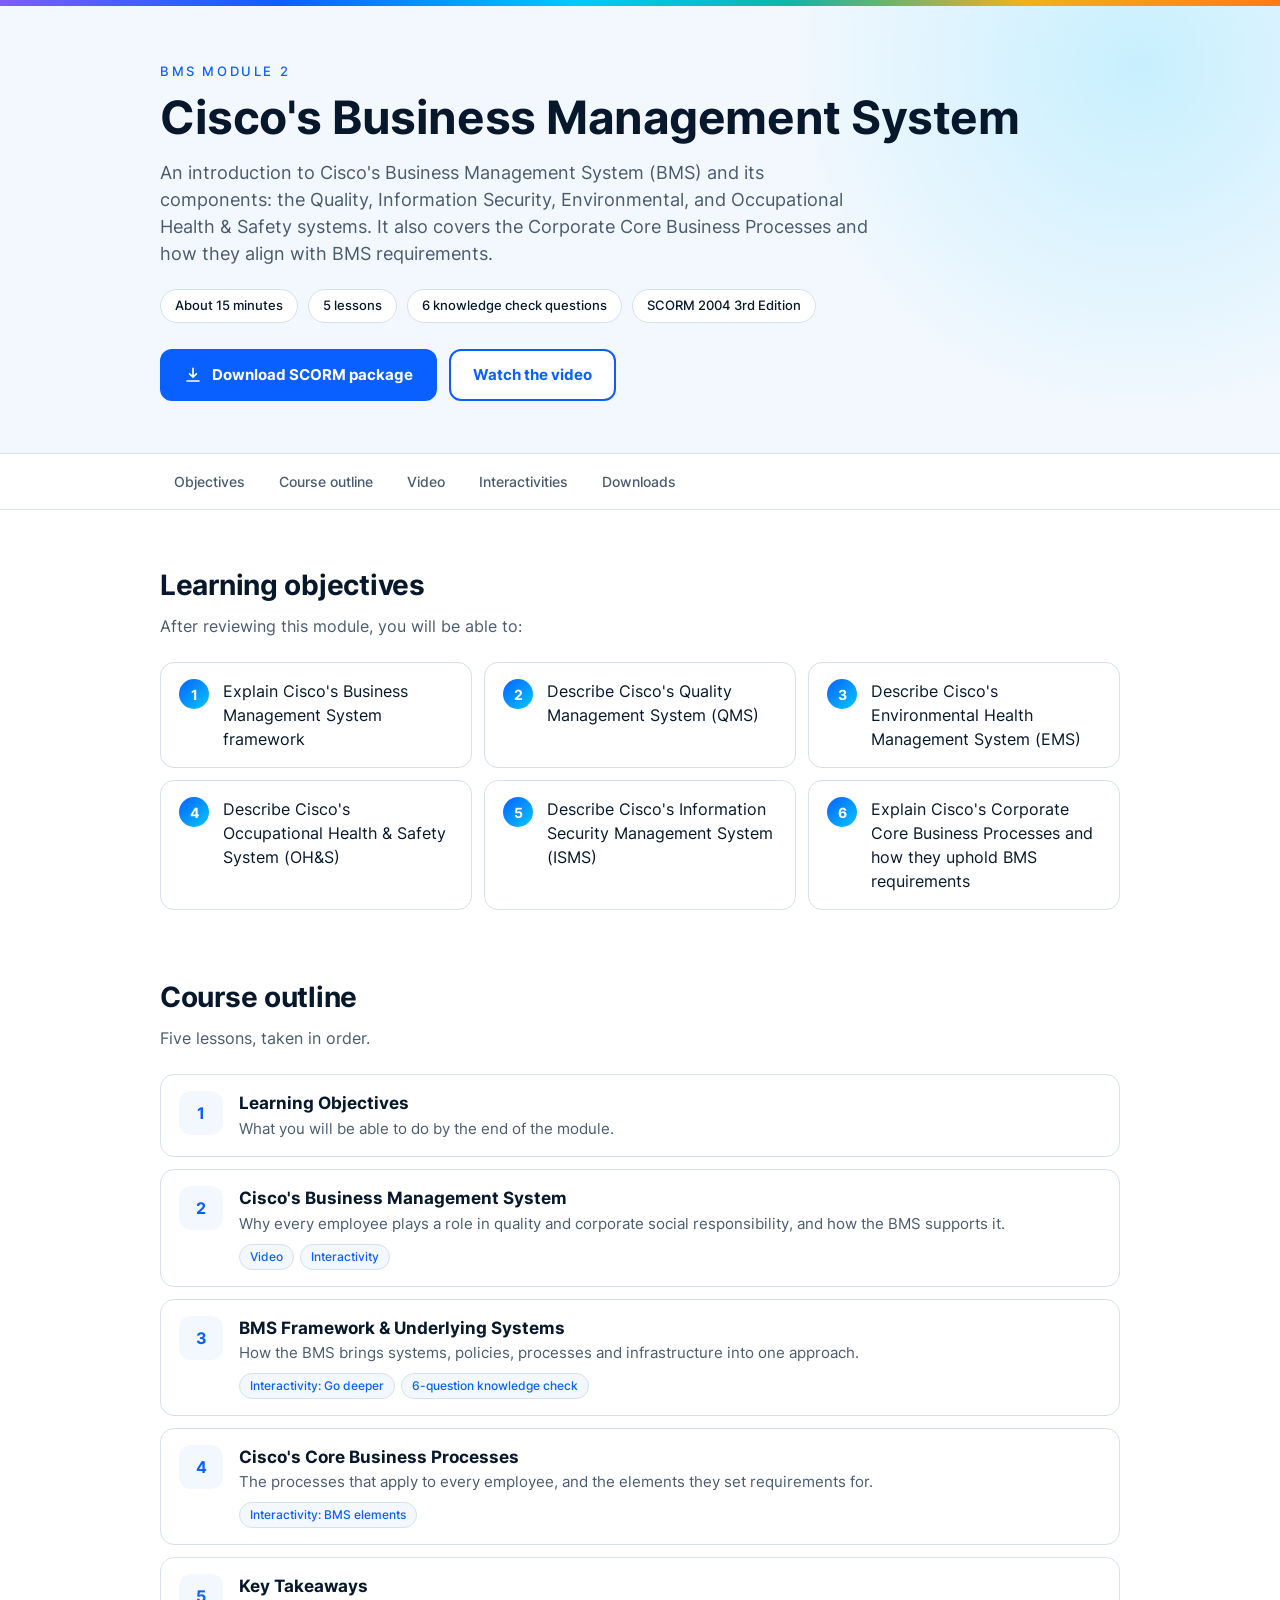
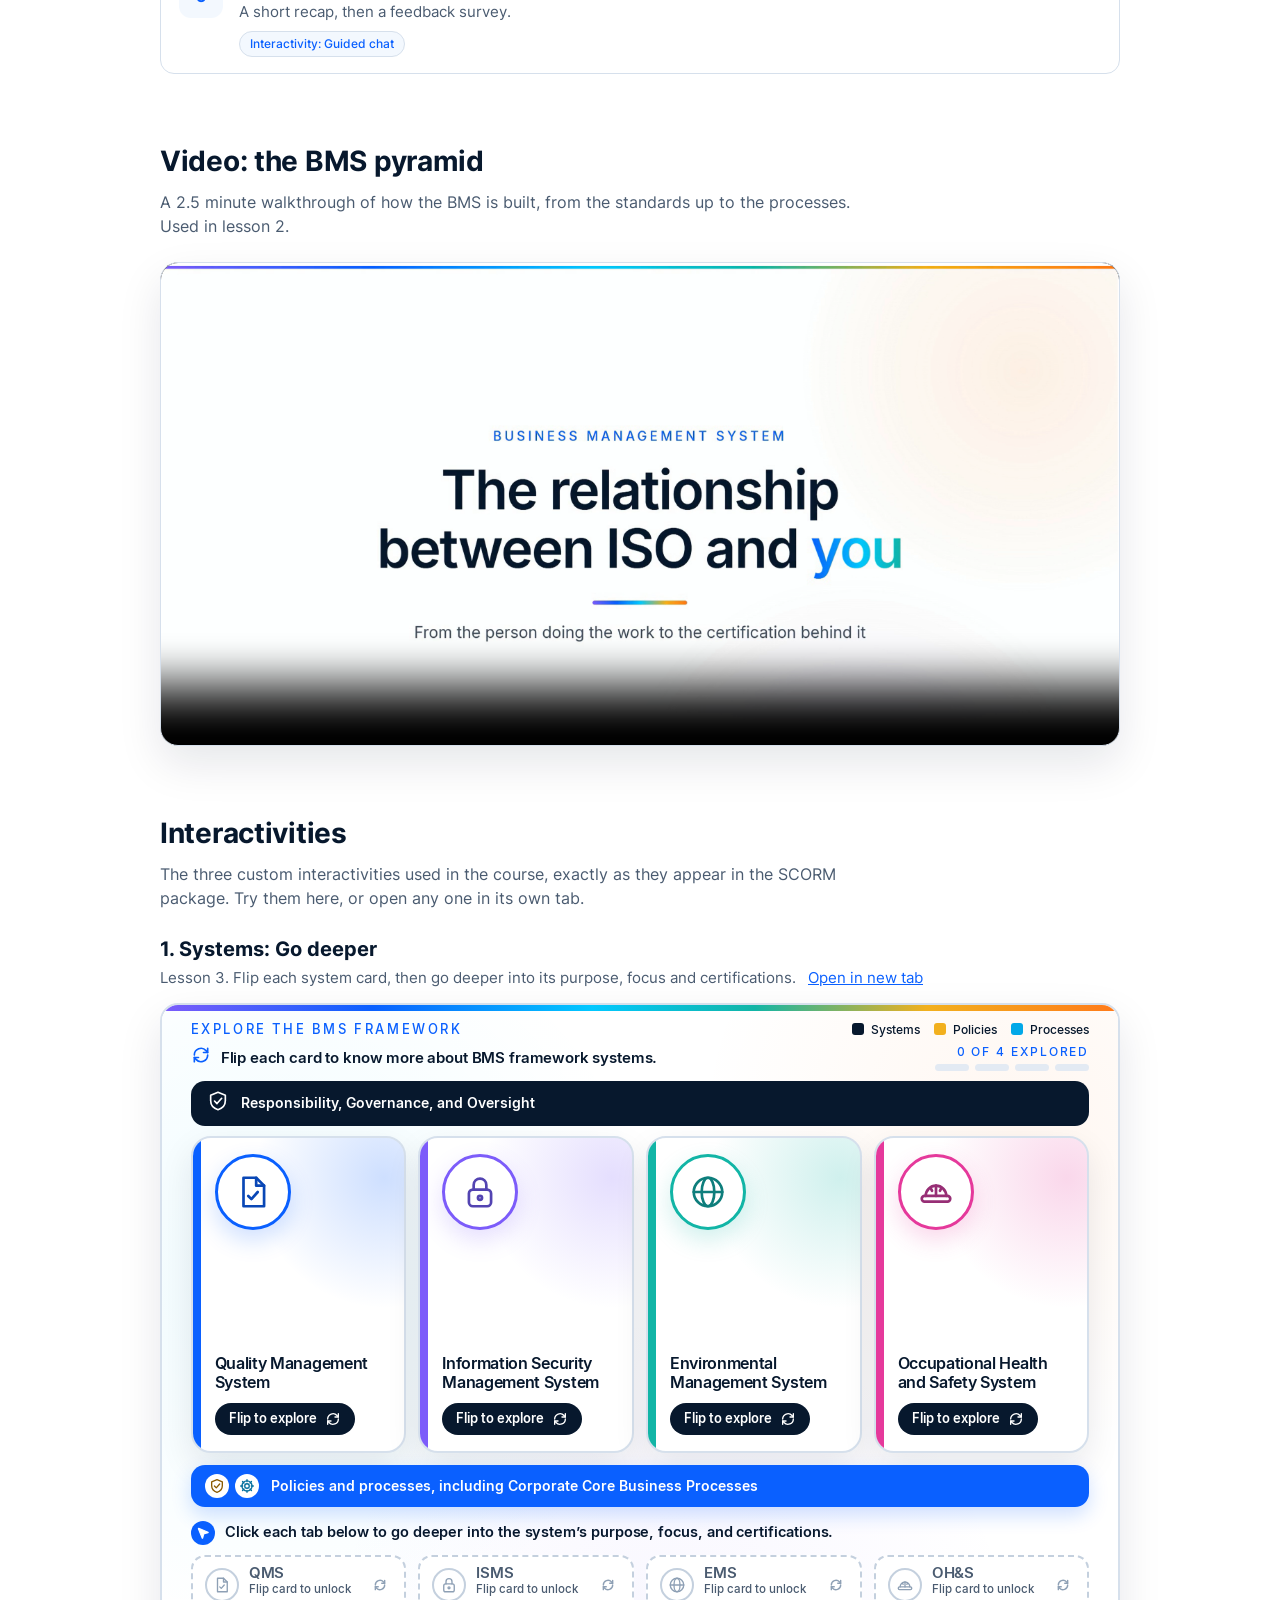
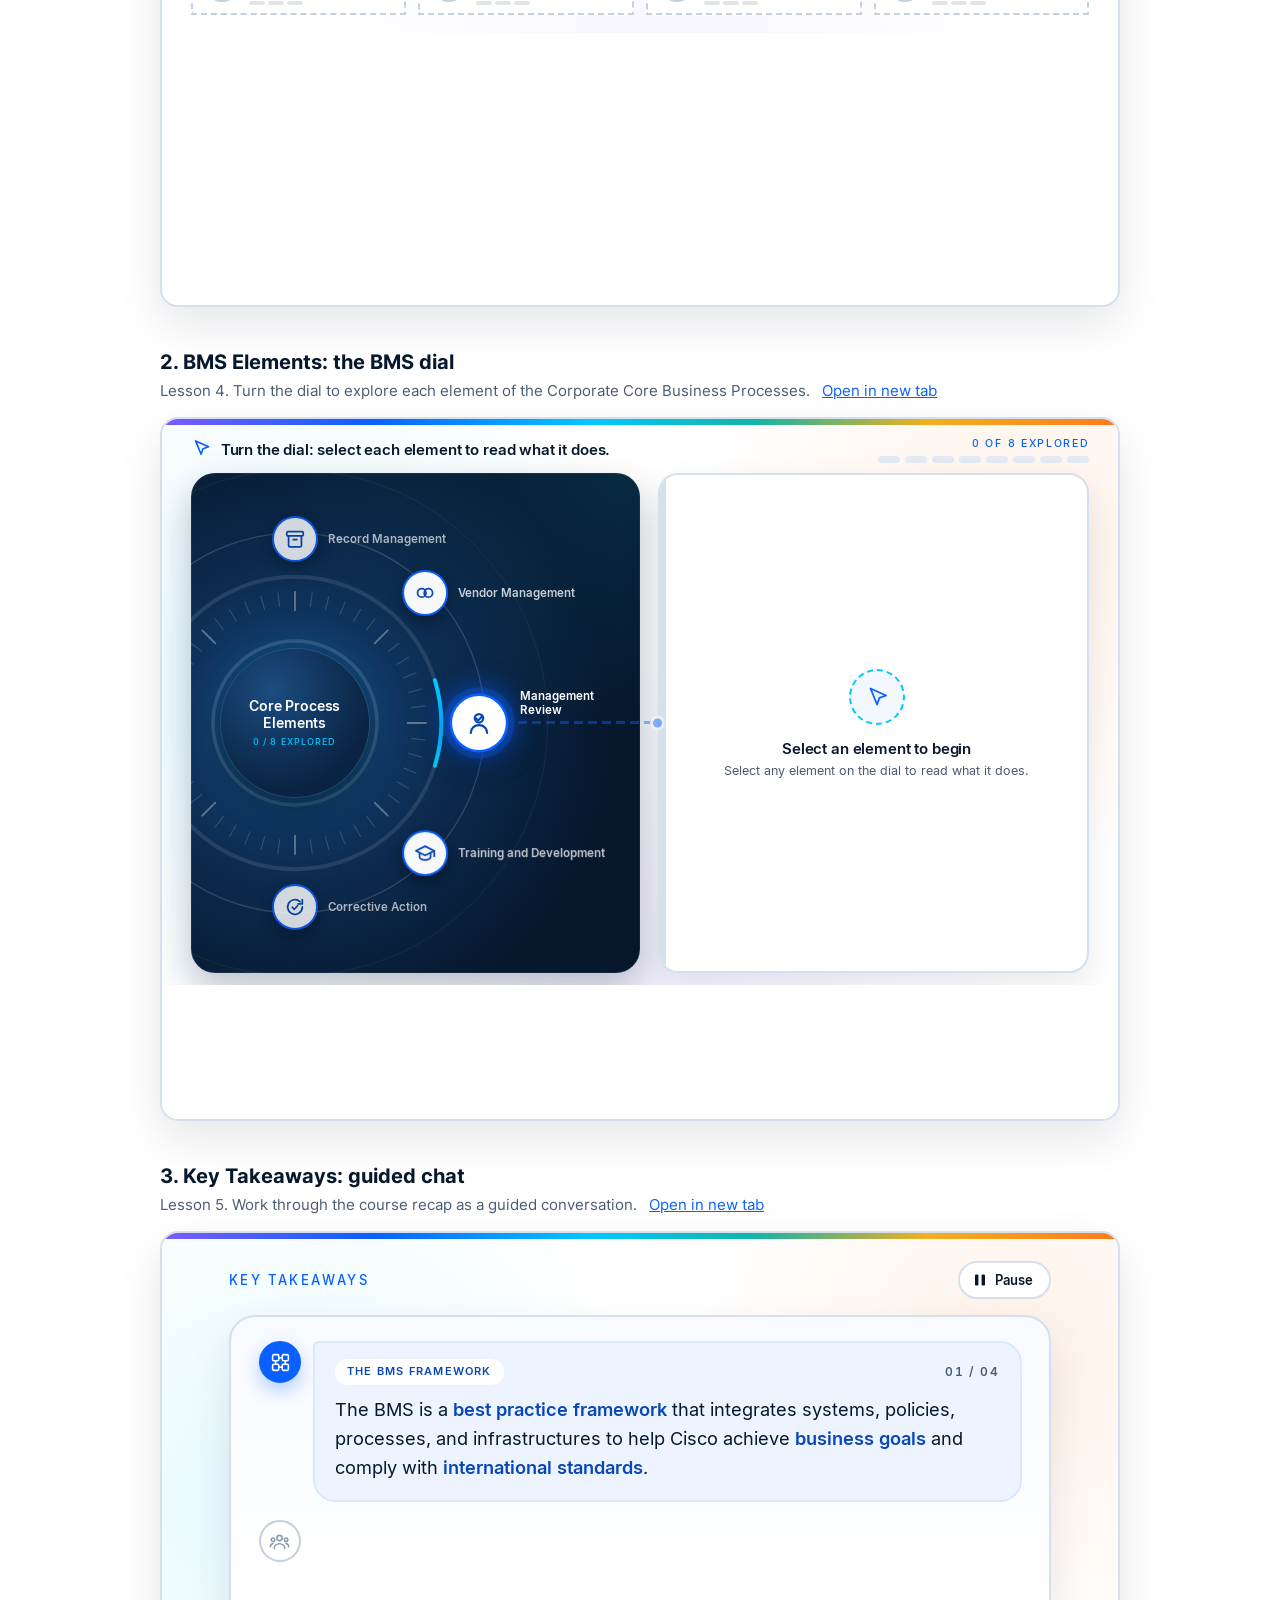
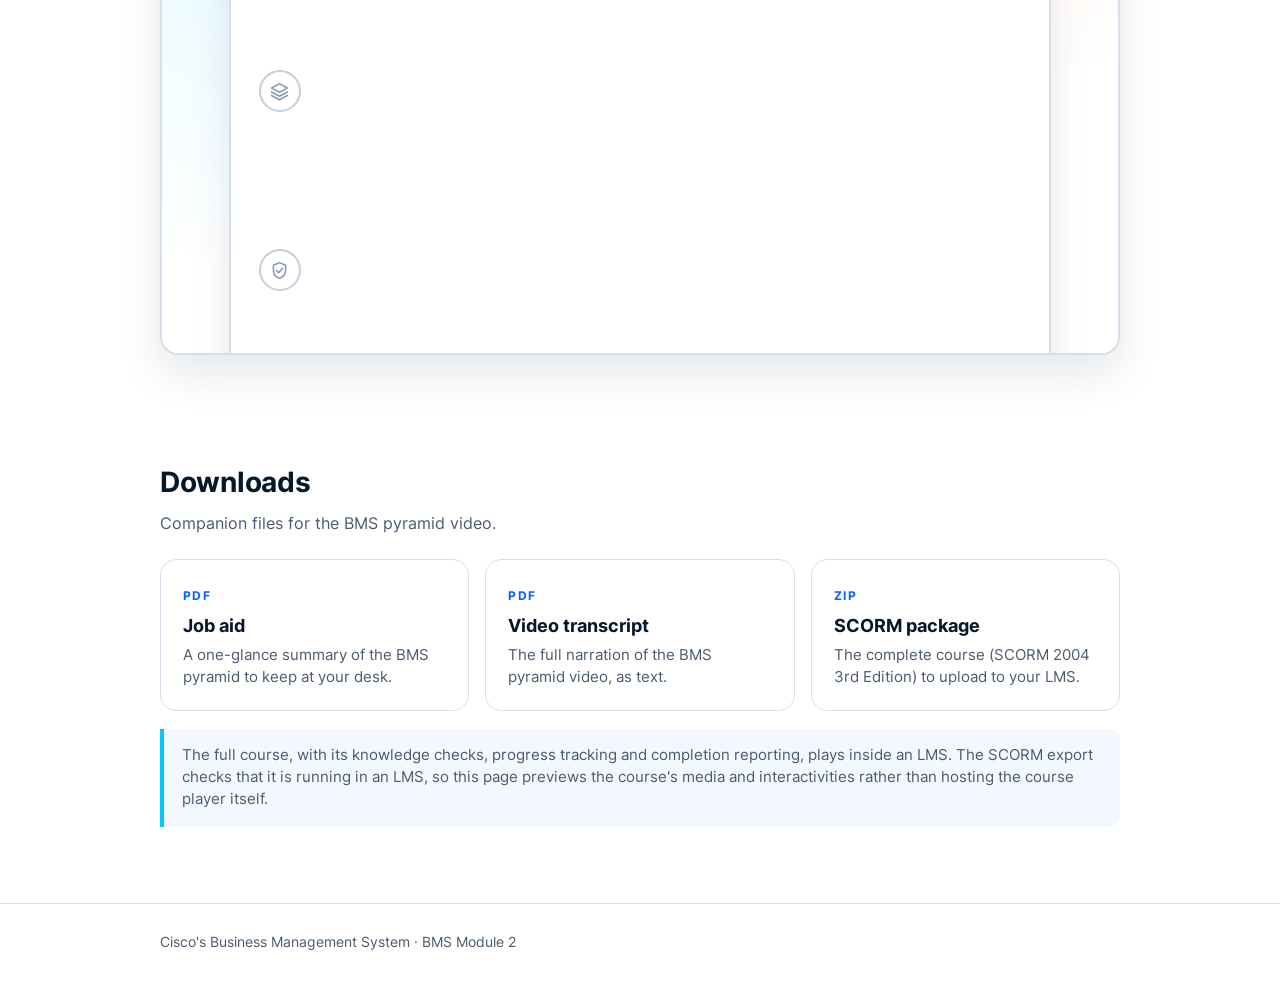
==== docs/index.html @ 14f86e04 "Add BMS Module 2 SCORM package and course page Co-authored-by: Cursor <cursoragent@cursor.com>" ====
<!DOCTYPE html>
<html lang="en">
<head>
<meta charset="utf-8" />
<meta name="viewport" content="width=device-width, initial-scale=1" />
<title>Cisco's Business Management System | Course Page</title>
<meta name="description" content="Course page for Cisco's Business Management System (BMS Module 2): overview, objectives, video, interactivities, job aid, transcript and SCORM download." />
<style>
  @font-face { font-family: "Inter"; font-weight: 400; font-display: swap; src: url(fonts/Inter-Regular.woff) format("woff"); }
  @font-face { font-family: "Inter"; font-weight: 500; font-display: swap; src: url(fonts/Inter-Medium.woff) format("woff"); }
  @font-face { font-family: "Inter"; font-weight: 700; font-display: swap; src: url(fonts/Inter-Bold.woff) format("woff"); }

  :root { --mid: #07182D; --med: #0A60FF; --cis: #02C8FF; --line: #D6E0EC; --soft: #F3F8FE; --muted: #4A5B70; }
  * { box-sizing: border-box; margin: 0; padding: 0; }
  html { scroll-behavior: smooth; }
  body { font-family: "Inter", "Segoe UI", Arial, sans-serif; color: var(--mid); background: #fff; line-height: 1.5; -webkit-font-smoothing: antialiased; }
  a { color: var(--med); }
  :focus-visible { outline: 3px solid var(--cis); outline-offset: 3px; border-radius: 6px; }

  #topline { height: 6px; background: linear-gradient(90deg, #7C5CFA 0%, #0A60FF 22%, #02C8FF 45%, #12B5A6 62%, #F2B01E 80%, #FF7A1A 100%); }
  .wrap { max-width: 1040px; margin: 0 auto; padding: 0 clamp(16px, 4vw, 40px); }

  header.hero { position: relative; overflow: hidden; background: var(--soft); border-bottom: 1px solid var(--line); }
  header.hero::before { content: ""; position: absolute; width: 720px; height: 720px; right: -220px; top: -300px; border-radius: 50%; background: radial-gradient(closest-side, rgba(2,200,255,.18), rgba(2,200,255,0)); }
  header.hero .wrap { position: relative; padding-top: 56px; padding-bottom: 52px; }
  .eyebrow { font-weight: 500; font-size: 13px; letter-spacing: .2em; text-transform: uppercase; color: var(--med); }
  h1 { font-size: clamp(30px, 5vw, 46px); line-height: 1.12; margin: 10px 0 16px; letter-spacing: -.01em; }
  .lede { max-width: 720px; font-size: 18px; color: var(--muted); }
  .chips { display: flex; flex-wrap: wrap; gap: 10px; margin: 22px 0 26px; }
  .chip { font-size: 13px; font-weight: 500; padding: 6px 14px; border-radius: 999px; background: #fff; border: 1px solid var(--line); color: var(--mid); }

  .btn { display: inline-flex; align-items: center; gap: 10px; padding: 13px 22px; border-radius: 12px; font-weight: 700; font-size: 15px; text-decoration: none; border: 2px solid var(--med); transition: transform .15s, box-shadow .15s, background .15s; }
  .btn.primary { background: var(--med); color: #fff; }
  .btn.ghost { background: #fff; color: var(--med); }
  .btn:hover { transform: translateY(-2px); box-shadow: 0 10px 24px rgba(10,96,255,.22); }
  .btn svg { width: 18px; height: 18px; flex: none; }
  .actions { display: flex; flex-wrap: wrap; gap: 12px; }

  nav.toc { position: sticky; top: 0; z-index: 5; background: rgba(255,255,255,.92); backdrop-filter: blur(8px); border-bottom: 1px solid var(--line); }
  nav.toc .wrap { display: flex; gap: 6px; overflow-x: auto; padding-top: 10px; padding-bottom: 10px; }
  nav.toc a { white-space: nowrap; text-decoration: none; color: var(--muted); font-weight: 500; font-size: 14px; padding: 7px 14px; border-radius: 999px; }
  nav.toc a:hover { background: var(--soft); color: var(--med); }

  section { padding: 54px 0 12px; }
  h2 { font-size: 28px; letter-spacing: -.01em; margin-bottom: 8px; }
  .sub { color: var(--muted); max-width: 720px; margin-bottom: 24px; }

  ol.objectives { list-style: none; counter-reset: o; display: grid; gap: 12px; grid-template-columns: repeat(auto-fit, minmax(300px, 1fr)); }
  ol.objectives li { counter-increment: o; display: flex; gap: 14px; align-items: flex-start; padding: 16px 18px; border: 1px solid var(--line); border-radius: 14px; background: #fff; }
  ol.objectives li::before { content: counter(o); flex: none; width: 30px; height: 30px; border-radius: 50%; display: grid; place-items: center; font-weight: 700; font-size: 14px; color: #fff; background: linear-gradient(135deg, var(--med), var(--cis)); }

  .outline { display: grid; gap: 12px; }
  .lesson { display: grid; grid-template-columns: 44px 1fr; gap: 16px; padding: 16px 18px; border: 1px solid var(--line); border-radius: 14px; }
  .lesson .n { width: 44px; height: 44px; border-radius: 12px; display: grid; place-items: center; font-weight: 700; background: var(--soft); color: var(--med); }
  .lesson h3 { font-size: 17px; }
  .lesson p { font-size: 14.5px; color: var(--muted); margin-top: 2px; }
  .tag { display: inline-block; margin: 8px 6px 0 0; font-size: 12px; font-weight: 500; padding: 3px 10px; border-radius: 999px; background: var(--soft); color: var(--med); border: 1px solid var(--line); }

  .media { border: 1px solid var(--line); border-radius: 18px; overflow: hidden; background: #000; box-shadow: 0 18px 44px rgba(7,24,45,.10); }
  .media video { display: block; width: 100%; height: auto; }

  .itx { margin-bottom: 40px; }
  .itx h3 { font-size: 20px; margin-bottom: 4px; }
  .itx .meta { display: flex; flex-wrap: wrap; align-items: center; gap: 12px; margin-bottom: 14px; color: var(--muted); font-size: 14.5px; }
  .frame { border: 2px solid var(--line); border-radius: 18px; overflow: hidden; background: #fff; box-shadow: 0 18px 44px rgba(7,24,45,.10); }
  .frame iframe { display: block; width: 100%; border: 0; }

  .cards { display: grid; gap: 16px; grid-template-columns: repeat(auto-fit, minmax(280px, 1fr)); }
  .card { display: block; text-decoration: none; color: inherit; padding: 22px; border: 1px solid var(--line); border-radius: 16px; transition: transform .15s, box-shadow .15s, border-color .15s; }
  .card:hover { transform: translateY(-3px); box-shadow: 0 14px 32px rgba(7,24,45,.10); border-color: var(--cis); }
  .card h3 { font-size: 18px; margin: 6px 0; }
  .card p { color: var(--muted); font-size: 14.5px; }
  .card .pill { font-size: 12px; font-weight: 700; letter-spacing: .12em; text-transform: uppercase; color: var(--med); }

  .note { margin-top: 18px; padding: 16px 18px; border-left: 4px solid var(--cis); background: var(--soft); border-radius: 0 12px 12px 0; font-size: 14.5px; color: var(--muted); }
  footer { margin-top: 64px; padding: 28px 0 40px; border-top: 1px solid var(--line); color: var(--muted); font-size: 13.5px; }

  @media (prefers-reduced-motion: reduce) { html { scroll-behavior: auto; } .btn, .card { transition: none; } }
</style>
</head>
<body>
<div id="topline"></div>

<header class="hero">
  <div class="wrap">
    <p class="eyebrow">BMS Module 2</p>
    <h1>Cisco's Business Management System</h1>
    <p class="lede">An introduction to Cisco's Business Management System (BMS) and its components: the Quality, Information Security, Environmental, and Occupational Health &amp; Safety systems. It also covers the Corporate Core Business Processes and how they align with BMS requirements.</p>
    <div class="chips">
      <span class="chip">About 15 minutes</span>
      <span class="chip">5 lessons</span>
      <span class="chip">6 knowledge check questions</span>
      <span class="chip">SCORM 2004 3rd Edition</span>
    </div>
    <div class="actions">
      <a class="btn primary" href="https://github.com/anubhpancisco/cisco-bms-module-2/raw/main/Cisco%20Business%20Management%20System.zip" download>
        <svg viewBox="0 0 24 24" fill="none" stroke="currentColor" stroke-width="2.2" stroke-linecap="round" stroke-linejoin="round" aria-hidden="true"><path d="M12 3v12m0 0l-4.5-4.5M12 15l4.5-4.5M4 20h16"/></svg>
        Download SCORM package
      </a>
      <a class="btn ghost" href="#video">Watch the video</a>
    </div>
  </div>
</header>

<nav class="toc" aria-label="Page sections">
  <div class="wrap">
    <a href="#objectives">Objectives</a>
    <a href="#outline">Course outline</a>
    <a href="#video">Video</a>
    <a href="#interactivities">Interactivities</a>
    <a href="#downloads">Downloads</a>
  </div>
</nav>

<main class="wrap">

  <section id="objectives">
    <h2>Learning objectives</h2>
    <p class="sub">After reviewing this module, you will be able to:</p>
    <ol class="objectives">
      <li>Explain Cisco's Business Management System framework</li>
      <li>Describe Cisco's Quality Management System (QMS)</li>
      <li>Describe Cisco's Environmental Health Management System (EMS)</li>
      <li>Describe Cisco's Occupational Health &amp; Safety System (OH&amp;S)</li>
      <li>Describe Cisco's Information Security Management System (ISMS)</li>
      <li>Explain Cisco's Corporate Core Business Processes and how they uphold BMS requirements</li>
    </ol>
  </section>

  <section id="outline">
    <h2>Course outline</h2>
    <p class="sub">Five lessons, taken in order.</p>
    <div class="outline">
      <div class="lesson"><div class="n">1</div><div><h3>Learning Objectives</h3><p>What you will be able to do by the end of the module.</p></div></div>
      <div class="lesson"><div class="n">2</div><div><h3>Cisco's Business Management System</h3><p>Why every employee plays a role in quality and corporate social responsibility, and how the BMS supports it.</p><span class="tag">Video</span><span class="tag">Interactivity</span></div></div>
      <div class="lesson"><div class="n">3</div><div><h3>BMS Framework &amp; Underlying Systems</h3><p>How the BMS brings systems, policies, processes and infrastructure into one approach.</p><span class="tag">Interactivity: Go deeper</span><span class="tag">6-question knowledge check</span></div></div>
      <div class="lesson"><div class="n">4</div><div><h3>Cisco's Core Business Processes</h3><p>The processes that apply to every employee, and the elements they set requirements for.</p><span class="tag">Interactivity: BMS elements</span></div></div>
      <div class="lesson"><div class="n">5</div><div><h3>Key Takeaways</h3><p>A short recap, then a feedback survey.</p><span class="tag">Interactivity: Guided chat</span></div></div>
    </div>
  </section>

  <section id="video">
    <h2>Video: the BMS pyramid</h2>
    <p class="sub">A 2.5 minute walkthrough of how the BMS is built, from the standards up to the processes. Used in lesson 2.</p>
    <div class="media">
      <video controls preload="metadata" poster="assets/BMS-Pyramid.png">
        <source src="assets/BMS-Pyramid.mp4" type="video/mp4" />
        Your browser does not support embedded video. <a href="assets/BMS-Pyramid.mp4">Download the video</a>.
      </video>
    </div>
  </section>

  <section id="interactivities">
    <h2>Interactivities</h2>
    <p class="sub">The three custom interactivities used in the course, exactly as they appear in the SCORM package. Try them here, or open any one in its own tab.</p>

    <div class="itx">
      <h3>1. Systems: Go deeper</h3>
      <div class="meta"><span>Lesson 3. Flip each system card, then go deeper into its purpose, focus and certifications.</span><a href="interactivities/systems-go-deeper.html" target="_blank" rel="noopener">Open in new tab</a></div>
      <div class="frame"><iframe src="interactivities/systems-go-deeper.html" title="BMS Systems: Go deeper" style="height: 900px" loading="lazy"></iframe></div>
    </div>

    <div class="itx">
      <h3>2. BMS Elements: the BMS dial</h3>
      <div class="meta"><span>Lesson 4. Turn the dial to explore each element of the Corporate Core Business Processes.</span><a href="interactivities/bms-dial.html" target="_blank" rel="noopener">Open in new tab</a></div>
      <div class="frame"><iframe src="interactivities/bms-dial.html" title="BMS Elements: BMS Dial" style="height: 700px" loading="lazy"></iframe></div>
    </div>

    <div class="itx">
      <h3>3. Key Takeaways: guided chat</h3>
      <div class="meta"><span>Lesson 5. Work through the course recap as a guided conversation.</span><a href="interactivities/key-takeaways.html" target="_blank" rel="noopener">Open in new tab</a></div>
      <div class="frame"><iframe src="interactivities/key-takeaways.html" title="Key Takeaways: Guided Chat" style="height: 720px" loading="lazy"></iframe></div>
    </div>
  </section>

  <section id="downloads">
    <h2>Downloads</h2>
    <p class="sub">Companion files for the BMS pyramid video.</p>
    <div class="cards">
      <a class="card" href="downloads/BMS-Pyramid-Job-Aid.pdf" download>
        <span class="pill">PDF</span>
        <h3>Job aid</h3>
        <p>A one-glance summary of the BMS pyramid to keep at your desk.</p>
      </a>
      <a class="card" href="downloads/BMS-Pyramid-Transcript.pdf" download>
        <span class="pill">PDF</span>
        <h3>Video transcript</h3>
        <p>The full narration of the BMS pyramid video, as text.</p>
      </a>
      <a class="card" href="https://github.com/anubhpancisco/cisco-bms-module-2/raw/main/Cisco%20Business%20Management%20System.zip" download>
        <span class="pill">ZIP</span>
        <h3>SCORM package</h3>
        <p>The complete course (SCORM 2004 3rd Edition) to upload to your LMS.</p>
      </a>
    </div>
    <p class="note">The full course, with its knowledge checks, progress tracking and completion reporting, plays inside an LMS. The SCORM export checks that it is running in an LMS, so this page previews the course's media and interactivities rather than hosting the course player itself.</p>
  </section>

</main>

<footer>
  <div class="wrap">Cisco's Business Management System &middot; BMS Module 2</div>
</footer>
</body>
</html>
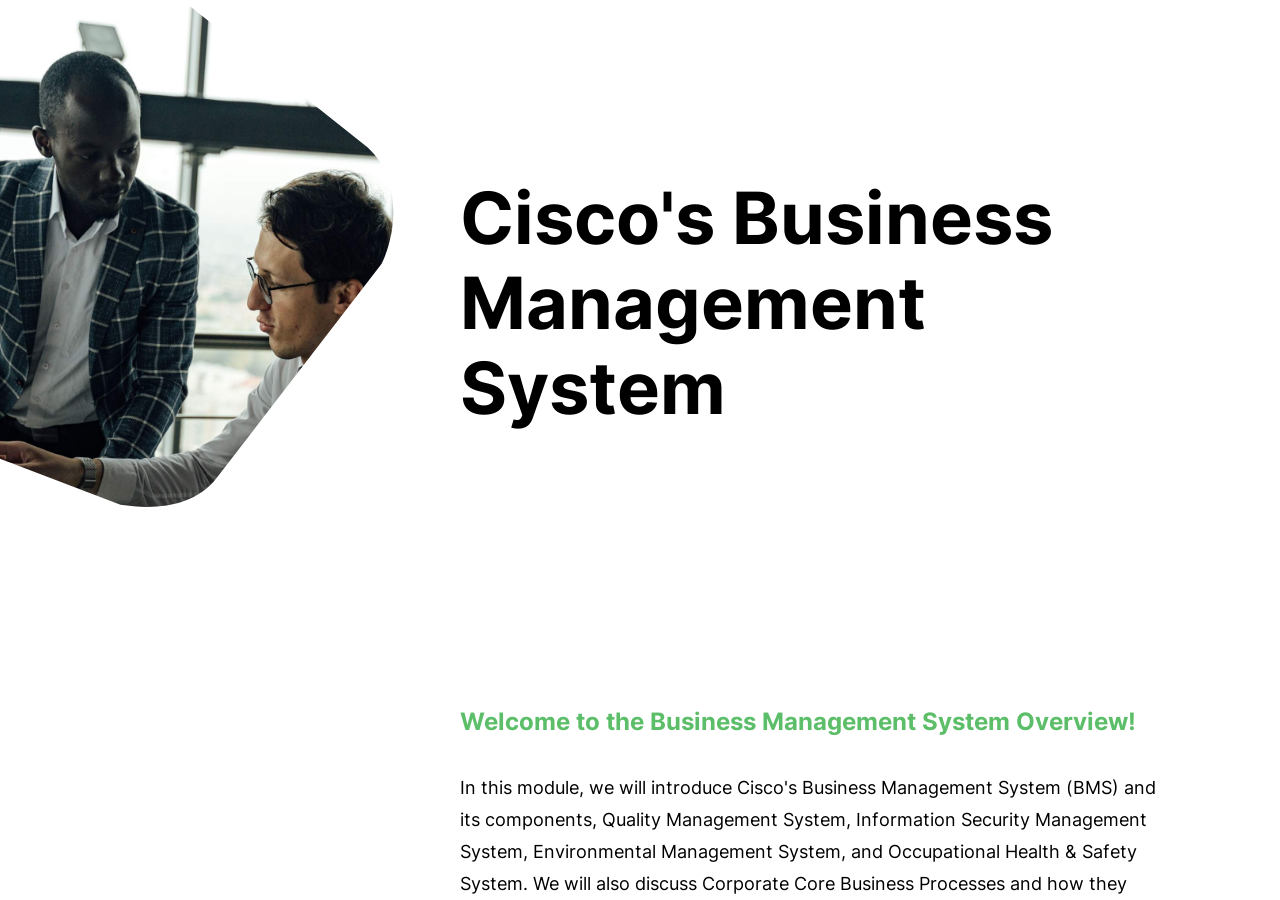
==== commit 5d02c7b9: "Replace preview site with the Rise SCORM package running in the browser Co-authored-by: Cursor <curs" ====
--- a/docs/index.html
+++ b/docs/index.html
@@ -1,205 +1,125 @@
-<!DOCTYPE html>
+<!doctype html>
 <html lang="en">
 <head>
-<meta charset="utf-8" />
-<meta name="viewport" content="width=device-width, initial-scale=1" />
-<title>Cisco's Business Management System | Course Page</title>
-<meta name="description" content="Course page for Cisco's Business Management System (BMS Module 2): overview, objectives, video, interactivities, job aid, transcript and SCORM download." />
-<style>
-  @font-face { font-family: "Inter"; font-weight: 400; font-display: swap; src: url(fonts/Inter-Regular.woff) format("woff"); }
-  @font-face { font-family: "Inter"; font-weight: 500; font-display: swap; src: url(fonts/Inter-Medium.woff) format("woff"); }
-  @font-face { font-family: "Inter"; font-weight: 700; font-display: swap; src: url(fonts/Inter-Bold.woff) format("woff"); }
+  <meta charset="utf-8">
+  <meta name="viewport" content="width=device-width,initial-scale=1">
+  <title>Cisco's Business Management System</title>
+  <style>
+    html, body { margin: 0; padding: 0; height: 100%; overflow: hidden; background: #fff; }
+    #course { position: fixed; inset: 0; width: 100%; height: 100%; border: 0; }
+  </style>
+  <script>
+    /*
+     * Minimal in-memory SCORM 2004 runtime.
+     * The Rise export only plays when a SCORM API is found in a parent window
+     * (it shows "Content launched outside of a supported LMS environment"
+     * otherwise). This page plays the role of the LMS so the unmodified
+     * package in this folder runs exactly as exported from Rise.
+     * Nothing is stored: every visit starts the course from the beginning.
+     */
+    (function () {
+      var data = {
+        "cmi._version": "1.0",
+        "cmi.mode": "normal",
+        "cmi.credit": "credit",
+        "cmi.entry": "ab-initio",
+        "cmi.launch_data": "dataFromLMS",
+        "cmi.learner_id": "learner",
+        "cmi.learner_name": "Learner",
+        "cmi.completion_status": "unknown",
+        "cmi.success_status": "unknown",
+        "cmi.location": "",
+        "cmi.suspend_data": "",
+        "cmi.exit": "",
+        "cmi.progress_measure": "",
+        "cmi.score.scaled": "",
+        "cmi.score.raw": "",
+        "cmi.score.min": "",
+        "cmi.score.max": "",
+        "cmi.total_time": "PT0H0M0S",
+        "cmi.session_time": "",
+        "cmi.completion_threshold": "",
+        "cmi.scaled_passing_score": "",
+        "cmi.max_time_allowed": "",
+        "cmi.time_limit_action": "continue,no message",
+        "cmi.learner_preference.audio_level": "1",
+        "cmi.learner_preference.language": "",
+        "cmi.learner_preference.delivery_speed": "1",
+        "cmi.learner_preference.audio_captioning": "0",
+        "cmi.comments_from_learner._count": "0",
+        "cmi.comments_from_lms._count": "0",
+        "cmi.interactions._count": "0",
+        "cmi.objectives._count": "0",
+        "adl.nav.request": "_none_"
+      };
+      var readOnly = {
+        "cmi._version": 1, "cmi.mode": 1, "cmi.credit": 1, "cmi.entry": 1,
+        "cmi.launch_data": 1, "cmi.learner_id": 1, "cmi.learner_name": 1,
+        "cmi.total_time": 1, "cmi.completion_threshold": 1,
+        "cmi.scaled_passing_score": 1, "cmi.max_time_allowed": 1,
+        "cmi.time_limit_action": 1
+      };
+      var children = {
+        "cmi.score._children": "scaled,raw,min,max",
+        "cmi.learner_preference._children": "audio_level,language,delivery_speed,audio_captioning",
+        "cmi.interactions._children": "id,type,objectives,timestamp,correct_responses,weighting,learner_response,result,latency,description",
+        "cmi.objectives._children": "id,score,success_status,completion_status,description",
+        "cmi.comments_from_learner._children": "comment,location,timestamp",
+        "cmi.comments_from_lms._children": "comment,location,timestamp"
+      };
+      var state = "not-initialized"; // not-initialized | running | terminated
+      var err = "0";
 
-  :root { --mid: #07182D; --med: #0A60FF; --cis: #02C8FF; --line: #D6E0EC; --soft: #F3F8FE; --muted: #4A5B70; }
-  * { box-sizing: border-box; margin: 0; padding: 0; }
-  html { scroll-behavior: smooth; }
-  body { font-family: "Inter", "Segoe UI", Arial, sans-serif; color: var(--mid); background: #fff; line-height: 1.5; -webkit-font-smoothing: antialiased; }
-  a { color: var(--med); }
-  :focus-visible { outline: 3px solid var(--cis); outline-offset: 3px; border-radius: 6px; }
+      function ok() { err = "0"; return "true"; }
+      function fail(code) { err = String(code); return "false"; }
 
-  #topline { height: 6px; background: linear-gradient(90deg, #7C5CFA 0%, #0A60FF 22%, #02C8FF 45%, #12B5A6 62%, #F2B01E 80%, #FF7A1A 100%); }
-  .wrap { max-width: 1040px; margin: 0 auto; padding: 0 clamp(16px, 4vw, 40px); }
-
-  header.hero { position: relative; overflow: hidden; background: var(--soft); border-bottom: 1px solid var(--line); }
-  header.hero::before { content: ""; position: absolute; width: 720px; height: 720px; right: -220px; top: -300px; border-radius: 50%; background: radial-gradient(closest-side, rgba(2,200,255,.18), rgba(2,200,255,0)); }
-  header.hero .wrap { position: relative; padding-top: 56px; padding-bottom: 52px; }
-  .eyebrow { font-weight: 500; font-size: 13px; letter-spacing: .2em; text-transform: uppercase; color: var(--med); }
-  h1 { font-size: clamp(30px, 5vw, 46px); line-height: 1.12; margin: 10px 0 16px; letter-spacing: -.01em; }
-  .lede { max-width: 720px; font-size: 18px; color: var(--muted); }
-  .chips { display: flex; flex-wrap: wrap; gap: 10px; margin: 22px 0 26px; }
-  .chip { font-size: 13px; font-weight: 500; padding: 6px 14px; border-radius: 999px; background: #fff; border: 1px solid var(--line); color: var(--mid); }
-
-  .btn { display: inline-flex; align-items: center; gap: 10px; padding: 13px 22px; border-radius: 12px; font-weight: 700; font-size: 15px; text-decoration: none; border: 2px solid var(--med); transition: transform .15s, box-shadow .15s, background .15s; }
-  .btn.primary { background: var(--med); color: #fff; }
-  .btn.ghost { background: #fff; color: var(--med); }
-  .btn:hover { transform: translateY(-2px); box-shadow: 0 10px 24px rgba(10,96,255,.22); }
-  .btn svg { width: 18px; height: 18px; flex: none; }
-  .actions { display: flex; flex-wrap: wrap; gap: 12px; }
-
-  nav.toc { position: sticky; top: 0; z-index: 5; background: rgba(255,255,255,.92); backdrop-filter: blur(8px); border-bottom: 1px solid var(--line); }
-  nav.toc .wrap { display: flex; gap: 6px; overflow-x: auto; padding-top: 10px; padding-bottom: 10px; }
-  nav.toc a { white-space: nowrap; text-decoration: none; color: var(--muted); font-weight: 500; font-size: 14px; padding: 7px 14px; border-radius: 999px; }
-  nav.toc a:hover { background: var(--soft); color: var(--med); }
-
-  section { padding: 54px 0 12px; }
-  h2 { font-size: 28px; letter-spacing: -.01em; margin-bottom: 8px; }
-  .sub { color: var(--muted); max-width: 720px; margin-bottom: 24px; }
-
-  ol.objectives { list-style: none; counter-reset: o; display: grid; gap: 12px; grid-template-columns: repeat(auto-fit, minmax(300px, 1fr)); }
-  ol.objectives li { counter-increment: o; display: flex; gap: 14px; align-items: flex-start; padding: 16px 18px; border: 1px solid var(--line); border-radius: 14px; background: #fff; }
-  ol.objectives li::before { content: counter(o); flex: none; width: 30px; height: 30px; border-radius: 50%; display: grid; place-items: center; font-weight: 700; font-size: 14px; color: #fff; background: linear-gradient(135deg, var(--med), var(--cis)); }
-
-  .outline { display: grid; gap: 12px; }
-  .lesson { display: grid; grid-template-columns: 44px 1fr; gap: 16px; padding: 16px 18px; border: 1px solid var(--line); border-radius: 14px; }
-  .lesson .n { width: 44px; height: 44px; border-radius: 12px; display: grid; place-items: center; font-weight: 700; background: var(--soft); color: var(--med); }
-  .lesson h3 { font-size: 17px; }
-  .lesson p { font-size: 14.5px; color: var(--muted); margin-top: 2px; }
-  .tag { display: inline-block; margin: 8px 6px 0 0; font-size: 12px; font-weight: 500; padding: 3px 10px; border-radius: 999px; background: var(--soft); color: var(--med); border: 1px solid var(--line); }
-
-  .media { border: 1px solid var(--line); border-radius: 18px; overflow: hidden; background: #000; box-shadow: 0 18px 44px rgba(7,24,45,.10); }
-  .media video { display: block; width: 100%; height: auto; }
-
-  .itx { margin-bottom: 40px; }
-  .itx h3 { font-size: 20px; margin-bottom: 4px; }
-  .itx .meta { display: flex; flex-wrap: wrap; align-items: center; gap: 12px; margin-bottom: 14px; color: var(--muted); font-size: 14.5px; }
-  .frame { border: 2px solid var(--line); border-radius: 18px; overflow: hidden; background: #fff; box-shadow: 0 18px 44px rgba(7,24,45,.10); }
-  .frame iframe { display: block; width: 100%; border: 0; }
-
-  .cards { display: grid; gap: 16px; grid-template-columns: repeat(auto-fit, minmax(280px, 1fr)); }
-  .card { display: block; text-decoration: none; color: inherit; padding: 22px; border: 1px solid var(--line); border-radius: 16px; transition: transform .15s, box-shadow .15s, border-color .15s; }
-  .card:hover { transform: translateY(-3px); box-shadow: 0 14px 32px rgba(7,24,45,.10); border-color: var(--cis); }
-  .card h3 { font-size: 18px; margin: 6px 0; }
-  .card p { color: var(--muted); font-size: 14.5px; }
-  .card .pill { font-size: 12px; font-weight: 700; letter-spacing: .12em; text-transform: uppercase; color: var(--med); }
-
-  .note { margin-top: 18px; padding: 16px 18px; border-left: 4px solid var(--cis); background: var(--soft); border-radius: 0 12px 12px 0; font-size: 14.5px; color: var(--muted); }
-  footer { margin-top: 64px; padding: 28px 0 40px; border-top: 1px solid var(--line); color: var(--muted); font-size: 13.5px; }
-
-  @media (prefers-reduced-motion: reduce) { html { scroll-behavior: auto; } .btn, .card { transition: none; } }
-</style>
+      window.API_1484_11 = {
+        Initialize: function () {
+          if (state === "running") return fail(103);
+          if (state === "terminated") return fail(104);
+          state = "running"; return ok();
+        },
+        Terminate: function () {
+          if (state !== "running") return fail(state === "terminated" ? 113 : 112);
+          state = "terminated"; return ok();
+        },
+        GetValue: function (key) {
+          if (state !== "running") { fail(state === "terminated" ? 123 : 122); return ""; }
+          err = "0";
+          if (children.hasOwnProperty(key)) return children[key];
+          if (data.hasOwnProperty(key)) return data[key];
+          if (/^cmi\.(interactions|objectives|comments_from_learner|comments_from_lms)\.\d+\./.test(key)) {
+            err = "0"; return "";
+          }
+          err = "401"; return "";
+        },
+        SetValue: function (key, value) {
+          if (state !== "running") return fail(state === "terminated" ? 133 : 132);
+          if (readOnly[key]) return fail(404);
+          data[key] = String(value);
+          return ok();
+        },
+        Commit: function () {
+          if (state !== "running") return fail(state === "terminated" ? 143 : 142);
+          return ok();
+        },
+        GetLastError: function () { return err; },
+        GetErrorString: function (code) {
+          var m = { "0": "No error", "101": "General exception", "122": "Retrieve data before initialization",
+                    "132": "Store data before initialization", "142": "Commit before initialization",
+                    "401": "Undefined data model element", "404": "Data model element is read only" };
+          return m[String(code)] || "";
+        },
+        GetDiagnostic: function () { return ""; }
+      };
+    })();
+  </script>
 </head>
 <body>
-<div id="topline"></div>
-
-<header class="hero">
-  <div class="wrap">
-    <p class="eyebrow">BMS Module 2</p>
-    <h1>Cisco's Business Management System</h1>
-    <p class="lede">An introduction to Cisco's Business Management System (BMS) and its components: the Quality, Information Security, Environmental, and Occupational Health &amp; Safety systems. It also covers the Corporate Core Business Processes and how they align with BMS requirements.</p>
-    <div class="chips">
-      <span class="chip">About 15 minutes</span>
-      <span class="chip">5 lessons</span>
-      <span class="chip">6 knowledge check questions</span>
-      <span class="chip">SCORM 2004 3rd Edition</span>
-    </div>
-    <div class="actions">
-      <a class="btn primary" href="https://github.com/anubhpancisco/cisco-bms-module-2/raw/main/Cisco%20Business%20Management%20System.zip" download>
-        <svg viewBox="0 0 24 24" fill="none" stroke="currentColor" stroke-width="2.2" stroke-linecap="round" stroke-linejoin="round" aria-hidden="true"><path d="M12 3v12m0 0l-4.5-4.5M12 15l4.5-4.5M4 20h16"/></svg>
-        Download SCORM package
-      </a>
-      <a class="btn ghost" href="#video">Watch the video</a>
-    </div>
-  </div>
-</header>
-
-<nav class="toc" aria-label="Page sections">
-  <div class="wrap">
-    <a href="#objectives">Objectives</a>
-    <a href="#outline">Course outline</a>
-    <a href="#video">Video</a>
-    <a href="#interactivities">Interactivities</a>
-    <a href="#downloads">Downloads</a>
-  </div>
-</nav>
-
-<main class="wrap">
-
-  <section id="objectives">
-    <h2>Learning objectives</h2>
-    <p class="sub">After reviewing this module, you will be able to:</p>
-    <ol class="objectives">
-      <li>Explain Cisco's Business Management System framework</li>
-      <li>Describe Cisco's Quality Management System (QMS)</li>
-      <li>Describe Cisco's Environmental Health Management System (EMS)</li>
-      <li>Describe Cisco's Occupational Health &amp; Safety System (OH&amp;S)</li>
-      <li>Describe Cisco's Information Security Management System (ISMS)</li>
-      <li>Explain Cisco's Corporate Core Business Processes and how they uphold BMS requirements</li>
-    </ol>
-  </section>
-
-  <section id="outline">
-    <h2>Course outline</h2>
-    <p class="sub">Five lessons, taken in order.</p>
-    <div class="outline">
-      <div class="lesson"><div class="n">1</div><div><h3>Learning Objectives</h3><p>What you will be able to do by the end of the module.</p></div></div>
-      <div class="lesson"><div class="n">2</div><div><h3>Cisco's Business Management System</h3><p>Why every employee plays a role in quality and corporate social responsibility, and how the BMS supports it.</p><span class="tag">Video</span><span class="tag">Interactivity</span></div></div>
-      <div class="lesson"><div class="n">3</div><div><h3>BMS Framework &amp; Underlying Systems</h3><p>How the BMS brings systems, policies, processes and infrastructure into one approach.</p><span class="tag">Interactivity: Go deeper</span><span class="tag">6-question knowledge check</span></div></div>
-      <div class="lesson"><div class="n">4</div><div><h3>Cisco's Core Business Processes</h3><p>The processes that apply to every employee, and the elements they set requirements for.</p><span class="tag">Interactivity: BMS elements</span></div></div>
-      <div class="lesson"><div class="n">5</div><div><h3>Key Takeaways</h3><p>A short recap, then a feedback survey.</p><span class="tag">Interactivity: Guided chat</span></div></div>
-    </div>
-  </section>
-
-  <section id="video">
-    <h2>Video: the BMS pyramid</h2>
-    <p class="sub">A 2.5 minute walkthrough of how the BMS is built, from the standards up to the processes. Used in lesson 2.</p>
-    <div class="media">
-      <video controls preload="metadata" poster="assets/BMS-Pyramid.png">
-        <source src="assets/BMS-Pyramid.mp4" type="video/mp4" />
-        Your browser does not support embedded video. <a href="assets/BMS-Pyramid.mp4">Download the video</a>.
-      </video>
-    </div>
-  </section>
-
-  <section id="interactivities">
-    <h2>Interactivities</h2>
-    <p class="sub">The three custom interactivities used in the course, exactly as they appear in the SCORM package. Try them here, or open any one in its own tab.</p>
-
-    <div class="itx">
-      <h3>1. Systems: Go deeper</h3>
-      <div class="meta"><span>Lesson 3. Flip each system card, then go deeper into its purpose, focus and certifications.</span><a href="interactivities/systems-go-deeper.html" target="_blank" rel="noopener">Open in new tab</a></div>
-      <div class="frame"><iframe src="interactivities/systems-go-deeper.html" title="BMS Systems: Go deeper" style="height: 900px" loading="lazy"></iframe></div>
-    </div>
-
-    <div class="itx">
-      <h3>2. BMS Elements: the BMS dial</h3>
-      <div class="meta"><span>Lesson 4. Turn the dial to explore each element of the Corporate Core Business Processes.</span><a href="interactivities/bms-dial.html" target="_blank" rel="noopener">Open in new tab</a></div>
-      <div class="frame"><iframe src="interactivities/bms-dial.html" title="BMS Elements: BMS Dial" style="height: 700px" loading="lazy"></iframe></div>
-    </div>
-
-    <div class="itx">
-      <h3>3. Key Takeaways: guided chat</h3>
-      <div class="meta"><span>Lesson 5. Work through the course recap as a guided conversation.</span><a href="interactivities/key-takeaways.html" target="_blank" rel="noopener">Open in new tab</a></div>
-      <div class="frame"><iframe src="interactivities/key-takeaways.html" title="Key Takeaways: Guided Chat" style="height: 720px" loading="lazy"></iframe></div>
-    </div>
-  </section>
-
-  <section id="downloads">
-    <h2>Downloads</h2>
-    <p class="sub">Companion files for the BMS pyramid video.</p>
-    <div class="cards">
-      <a class="card" href="downloads/BMS-Pyramid-Job-Aid.pdf" download>
-        <span class="pill">PDF</span>
-        <h3>Job aid</h3>
-        <p>A one-glance summary of the BMS pyramid to keep at your desk.</p>
-      </a>
-      <a class="card" href="downloads/BMS-Pyramid-Transcript.pdf" download>
-        <span class="pill">PDF</span>
-        <h3>Video transcript</h3>
-        <p>The full narration of the BMS pyramid video, as text.</p>
-      </a>
-      <a class="card" href="https://github.com/anubhpancisco/cisco-bms-module-2/raw/main/Cisco%20Business%20Management%20System.zip" download>
-        <span class="pill">ZIP</span>
-        <h3>SCORM package</h3>
-        <p>The complete course (SCORM 2004 3rd Edition) to upload to your LMS.</p>
-      </a>
-    </div>
-    <p class="note">The full course, with its knowledge checks, progress tracking and completion reporting, plays inside an LMS. The SCORM export checks that it is running in an LMS, so this page previews the course's media and interactivities rather than hosting the course player itself.</p>
-  </section>
-
-</main>
-
-<footer>
-  <div class="wrap">Cisco's Business Management System &middot; BMS Module 2</div>
-</footer>
+  <iframe id="course"
+          title="Cisco's Business Management System"
+          src="scormdriver/indexAPI.html"
+          allow="fullscreen; autoplay; clipboard-write"
+          allowfullscreen></iframe>
 </body>
 </html>
